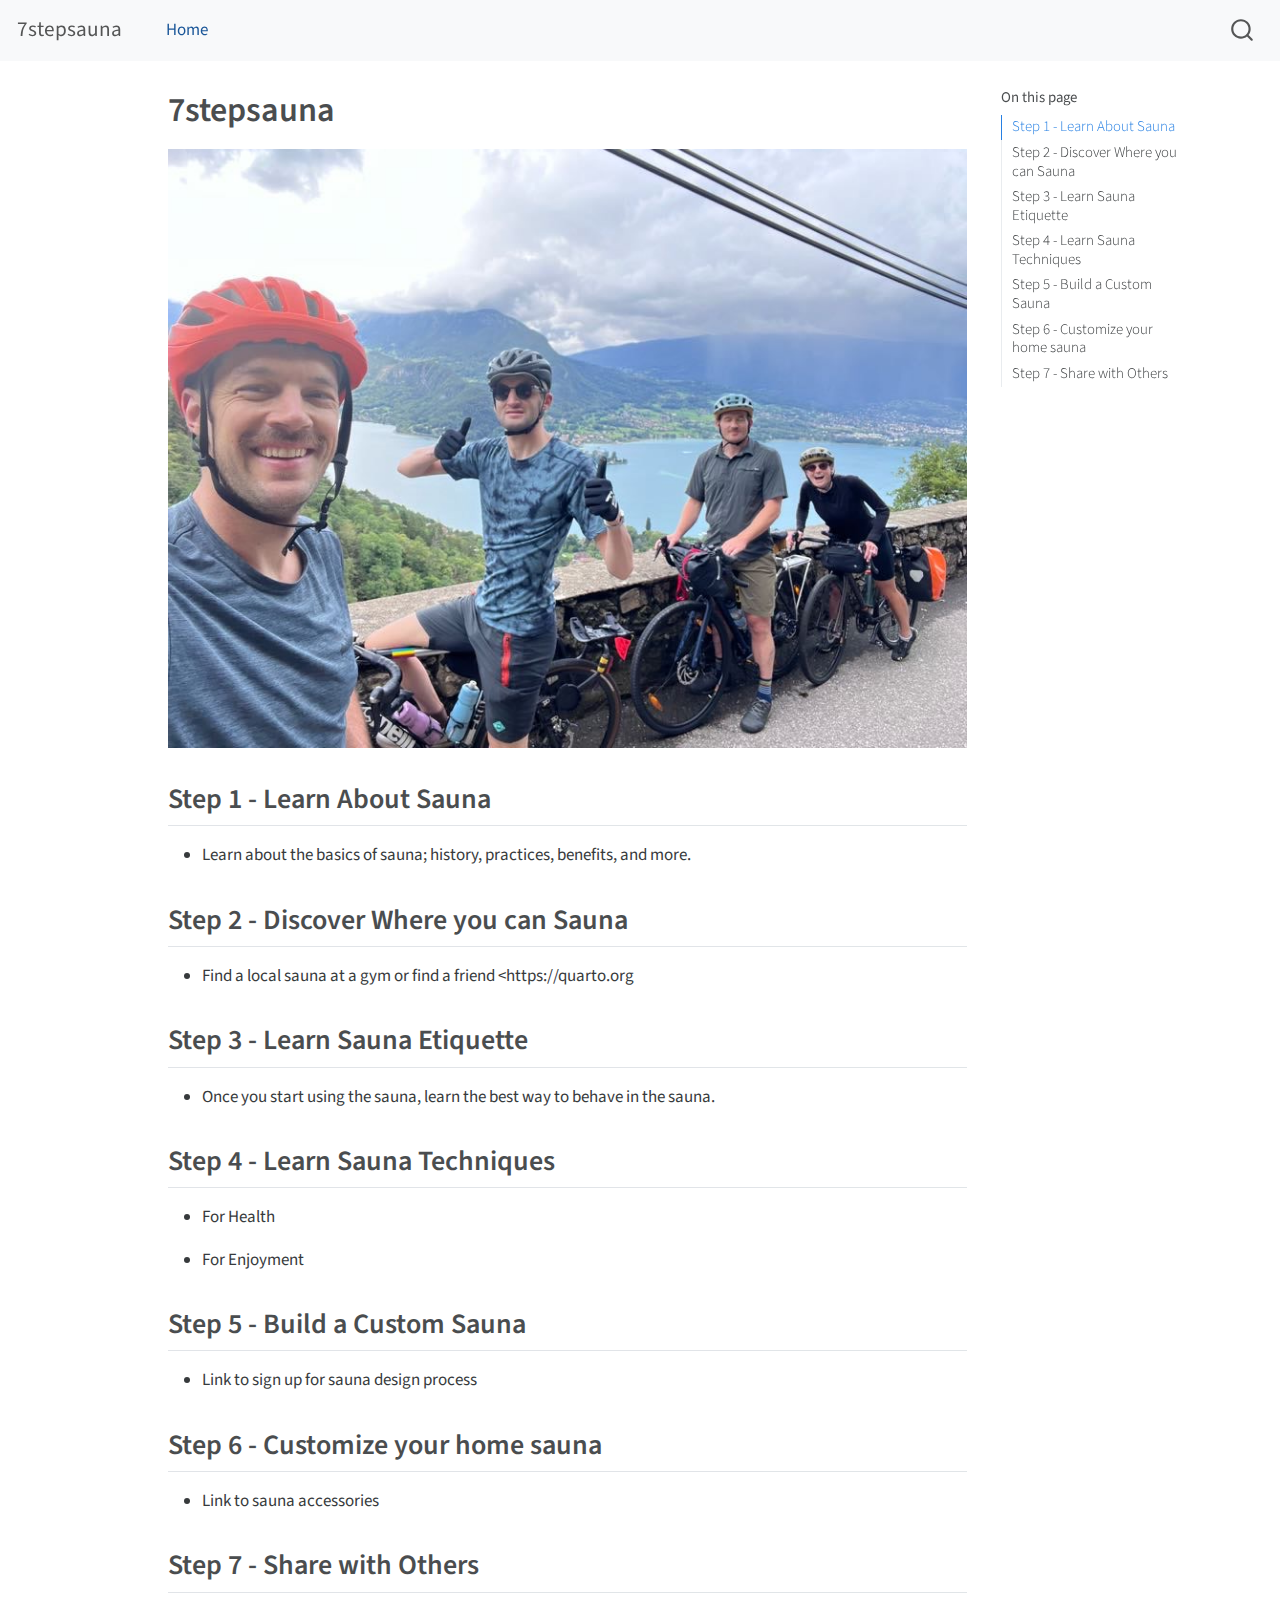
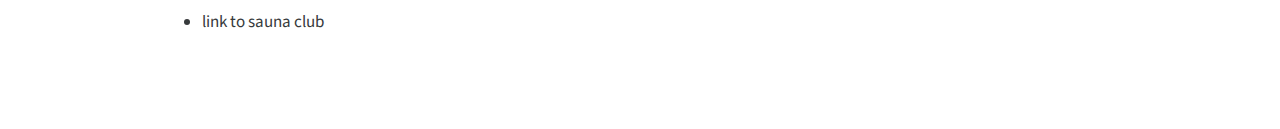
==== docs/index.html @ 84c9f104 "Add files via upload" ====
<!DOCTYPE html>
<html xmlns="http://www.w3.org/1999/xhtml" lang="en" xml:lang="en"><head>

<meta charset="utf-8">
<meta name="generator" content="quarto-1.3.450">

<meta name="viewport" content="width=device-width, initial-scale=1.0, user-scalable=yes">


<title>7stepsauna</title>
<style>
code{white-space: pre-wrap;}
span.smallcaps{font-variant: small-caps;}
div.columns{display: flex; gap: min(4vw, 1.5em);}
div.column{flex: auto; overflow-x: auto;}
div.hanging-indent{margin-left: 1.5em; text-indent: -1.5em;}
ul.task-list{list-style: none;}
ul.task-list li input[type="checkbox"] {
  width: 0.8em;
  margin: 0 0.8em 0.2em -1em; /* quarto-specific, see https://github.com/quarto-dev/quarto-cli/issues/4556 */ 
  vertical-align: middle;
}
</style>


<script src="site_libs/quarto-nav/quarto-nav.js"></script>
<script src="site_libs/quarto-nav/headroom.min.js"></script>
<script src="site_libs/clipboard/clipboard.min.js"></script>
<script src="site_libs/quarto-search/autocomplete.umd.js"></script>
<script src="site_libs/quarto-search/fuse.min.js"></script>
<script src="site_libs/quarto-search/quarto-search.js"></script>
<meta name="quarto:offset" content="./">
<script src="site_libs/quarto-html/quarto.js"></script>
<script src="site_libs/quarto-html/popper.min.js"></script>
<script src="site_libs/quarto-html/tippy.umd.min.js"></script>
<script src="site_libs/quarto-html/anchor.min.js"></script>
<link href="site_libs/quarto-html/tippy.css" rel="stylesheet">
<link href="site_libs/quarto-html/quarto-syntax-highlighting.css" rel="stylesheet" id="quarto-text-highlighting-styles">
<script src="site_libs/bootstrap/bootstrap.min.js"></script>
<link href="site_libs/bootstrap/bootstrap-icons.css" rel="stylesheet">
<link href="site_libs/bootstrap/bootstrap.min.css" rel="stylesheet" id="quarto-bootstrap" data-mode="light">
<script id="quarto-search-options" type="application/json">{
  "location": "navbar",
  "copy-button": false,
  "collapse-after": 3,
  "panel-placement": "end",
  "type": "overlay",
  "limit": 20,
  "language": {
    "search-no-results-text": "No results",
    "search-matching-documents-text": "matching documents",
    "search-copy-link-title": "Copy link to search",
    "search-hide-matches-text": "Hide additional matches",
    "search-more-match-text": "more match in this document",
    "search-more-matches-text": "more matches in this document",
    "search-clear-button-title": "Clear",
    "search-detached-cancel-button-title": "Cancel",
    "search-submit-button-title": "Submit",
    "search-label": "Search"
  }
}</script>


<link rel="stylesheet" href="styles.css">
</head>

<body class="nav-fixed">

<div id="quarto-search-results"></div>
  <header id="quarto-header" class="headroom fixed-top">
    <nav class="navbar navbar-expand-lg navbar-dark ">
      <div class="navbar-container container-fluid">
      <div class="navbar-brand-container">
    <a class="navbar-brand" href="./index.html">
    <span class="navbar-title">7stepsauna</span>
    </a>
  </div>
            <div id="quarto-search" class="" title="Search"></div>
          <button class="navbar-toggler" type="button" data-bs-toggle="collapse" data-bs-target="#navbarCollapse" aria-controls="navbarCollapse" aria-expanded="false" aria-label="Toggle navigation" onclick="if (window.quartoToggleHeadroom) { window.quartoToggleHeadroom(); }">
  <span class="navbar-toggler-icon"></span>
</button>
          <div class="collapse navbar-collapse" id="navbarCollapse">
            <ul class="navbar-nav navbar-nav-scroll me-auto">
  <li class="nav-item">
    <a class="nav-link active" href="./index.html" rel="" target="" aria-current="page">
 <span class="menu-text">Home</span></a>
  </li>  
</ul>
            <div class="quarto-navbar-tools ms-auto">
</div>
          </div> <!-- /navcollapse -->
      </div> <!-- /container-fluid -->
    </nav>
</header>
<!-- content -->
<div id="quarto-content" class="quarto-container page-columns page-rows-contents page-layout-article page-navbar">
<!-- sidebar -->
<!-- margin-sidebar -->
    <div id="quarto-margin-sidebar" class="sidebar margin-sidebar">
        <nav id="TOC" role="doc-toc" class="toc-active">
    <h2 id="toc-title">On this page</h2>
   
  <ul>
  <li><a href="#step-1---learn-about-sauna" id="toc-step-1---learn-about-sauna" class="nav-link active" data-scroll-target="#step-1---learn-about-sauna">Step 1 - Learn About Sauna</a></li>
  <li><a href="#step-2---discover-where-you-can-sauna" id="toc-step-2---discover-where-you-can-sauna" class="nav-link" data-scroll-target="#step-2---discover-where-you-can-sauna">Step 2 - Discover Where you can Sauna</a></li>
  <li><a href="#step-3---learn-sauna-etiquette" id="toc-step-3---learn-sauna-etiquette" class="nav-link" data-scroll-target="#step-3---learn-sauna-etiquette">Step 3 - Learn Sauna Etiquette</a></li>
  <li><a href="#step-4---learn-sauna-techniques" id="toc-step-4---learn-sauna-techniques" class="nav-link" data-scroll-target="#step-4---learn-sauna-techniques">Step 4 - Learn Sauna Techniques</a></li>
  <li><a href="#step-5---build-a-custom-sauna" id="toc-step-5---build-a-custom-sauna" class="nav-link" data-scroll-target="#step-5---build-a-custom-sauna">Step 5 - Build a Custom Sauna</a></li>
  <li><a href="#step-6---customize-your-home-sauna" id="toc-step-6---customize-your-home-sauna" class="nav-link" data-scroll-target="#step-6---customize-your-home-sauna">Step 6 - Customize your home sauna</a></li>
  <li><a href="#step-7---share-with-others" id="toc-step-7---share-with-others" class="nav-link" data-scroll-target="#step-7---share-with-others">Step 7 - Share with Others</a></li>
  </ul>
</nav>
    </div>
<!-- main -->
<main class="content" id="quarto-document-content">

<header id="title-block-header" class="quarto-title-block default">
<div class="quarto-title">
<h1 class="title">7stepsauna</h1>
</div>



<div class="quarto-title-meta">

    
  
    
  </div>
  

</header>

<p><img src="IMG_9077.jpg" class="img-fluid" alt="Surus"><br>
</p>
<section id="step-1---learn-about-sauna" class="level2">
<h2 class="anchored" data-anchor-id="step-1---learn-about-sauna">Step 1 - Learn About Sauna</h2>
<ul>
<li>Learn about the basics of sauna; history, practices, benefits, and more.</li>
</ul>
</section>
<section id="step-2---discover-where-you-can-sauna" class="level2">
<h2 class="anchored" data-anchor-id="step-2---discover-where-you-can-sauna">Step 2 - Discover Where you can Sauna</h2>
<ul>
<li>Find a local sauna at a gym or find a friend &lt;https://quarto.org</li>
</ul>
</section>
<section id="step-3---learn-sauna-etiquette" class="level2">
<h2 class="anchored" data-anchor-id="step-3---learn-sauna-etiquette">Step 3 - Learn Sauna Etiquette</h2>
<ul>
<li>Once you start using the sauna, learn the best way to behave in the sauna.</li>
</ul>
</section>
<section id="step-4---learn-sauna-techniques" class="level2">
<h2 class="anchored" data-anchor-id="step-4---learn-sauna-techniques">Step 4 - Learn Sauna Techniques</h2>
<ul>
<li><p>For Health</p></li>
<li><p>For Enjoyment</p></li>
</ul>
</section>
<section id="step-5---build-a-custom-sauna" class="level2">
<h2 class="anchored" data-anchor-id="step-5---build-a-custom-sauna">Step 5 - Build a Custom Sauna</h2>
<ul>
<li>Link to sign up for sauna design process</li>
</ul>
</section>
<section id="step-6---customize-your-home-sauna" class="level2">
<h2 class="anchored" data-anchor-id="step-6---customize-your-home-sauna">Step 6 - Customize your home sauna</h2>
<ul>
<li>Link to sauna accessories</li>
</ul>
</section>
<section id="step-7---share-with-others" class="level2">
<h2 class="anchored" data-anchor-id="step-7---share-with-others">Step 7 - Share with Others</h2>
<ul>
<li>link to sauna club</li>
</ul>


</section>

</main> <!-- /main -->
<script id="quarto-html-after-body" type="application/javascript">
window.document.addEventListener("DOMContentLoaded", function (event) {
  const toggleBodyColorMode = (bsSheetEl) => {
    const mode = bsSheetEl.getAttribute("data-mode");
    const bodyEl = window.document.querySelector("body");
    if (mode === "dark") {
      bodyEl.classList.add("quarto-dark");
      bodyEl.classList.remove("quarto-light");
    } else {
      bodyEl.classList.add("quarto-light");
      bodyEl.classList.remove("quarto-dark");
    }
  }
  const toggleBodyColorPrimary = () => {
    const bsSheetEl = window.document.querySelector("link#quarto-bootstrap");
    if (bsSheetEl) {
      toggleBodyColorMode(bsSheetEl);
    }
  }
  toggleBodyColorPrimary();  
  const icon = "";
  const anchorJS = new window.AnchorJS();
  anchorJS.options = {
    placement: 'right',
    icon: icon
  };
  anchorJS.add('.anchored');
  const isCodeAnnotation = (el) => {
    for (const clz of el.classList) {
      if (clz.startsWith('code-annotation-')) {                     
        return true;
      }
    }
    return false;
  }
  const clipboard = new window.ClipboardJS('.code-copy-button', {
    text: function(trigger) {
      const codeEl = trigger.previousElementSibling.cloneNode(true);
      for (const childEl of codeEl.children) {
        if (isCodeAnnotation(childEl)) {
          childEl.remove();
        }
      }
      return codeEl.innerText;
    }
  });
  clipboard.on('success', function(e) {
    // button target
    const button = e.trigger;
    // don't keep focus
    button.blur();
    // flash "checked"
    button.classList.add('code-copy-button-checked');
    var currentTitle = button.getAttribute("title");
    button.setAttribute("title", "Copied!");
    let tooltip;
    if (window.bootstrap) {
      button.setAttribute("data-bs-toggle", "tooltip");
      button.setAttribute("data-bs-placement", "left");
      button.setAttribute("data-bs-title", "Copied!");
      tooltip = new bootstrap.Tooltip(button, 
        { trigger: "manual", 
          customClass: "code-copy-button-tooltip",
          offset: [0, -8]});
      tooltip.show();    
    }
    setTimeout(function() {
      if (tooltip) {
        tooltip.hide();
        button.removeAttribute("data-bs-title");
        button.removeAttribute("data-bs-toggle");
        button.removeAttribute("data-bs-placement");
      }
      button.setAttribute("title", currentTitle);
      button.classList.remove('code-copy-button-checked');
    }, 1000);
    // clear code selection
    e.clearSelection();
  });
  function tippyHover(el, contentFn) {
    const config = {
      allowHTML: true,
      content: contentFn,
      maxWidth: 500,
      delay: 100,
      arrow: false,
      appendTo: function(el) {
          return el.parentElement;
      },
      interactive: true,
      interactiveBorder: 10,
      theme: 'quarto',
      placement: 'bottom-start'
    };
    window.tippy(el, config); 
  }
  const noterefs = window.document.querySelectorAll('a[role="doc-noteref"]');
  for (var i=0; i<noterefs.length; i++) {
    const ref = noterefs[i];
    tippyHover(ref, function() {
      // use id or data attribute instead here
      let href = ref.getAttribute('data-footnote-href') || ref.getAttribute('href');
      try { href = new URL(href).hash; } catch {}
      const id = href.replace(/^#\/?/, "");
      const note = window.document.getElementById(id);
      return note.innerHTML;
    });
  }
      let selectedAnnoteEl;
      const selectorForAnnotation = ( cell, annotation) => {
        let cellAttr = 'data-code-cell="' + cell + '"';
        let lineAttr = 'data-code-annotation="' +  annotation + '"';
        const selector = 'span[' + cellAttr + '][' + lineAttr + ']';
        return selector;
      }
      const selectCodeLines = (annoteEl) => {
        const doc = window.document;
        const targetCell = annoteEl.getAttribute("data-target-cell");
        const targetAnnotation = annoteEl.getAttribute("data-target-annotation");
        const annoteSpan = window.document.querySelector(selectorForAnnotation(targetCell, targetAnnotation));
        const lines = annoteSpan.getAttribute("data-code-lines").split(",");
        const lineIds = lines.map((line) => {
          return targetCell + "-" + line;
        })
        let top = null;
        let height = null;
        let parent = null;
        if (lineIds.length > 0) {
            //compute the position of the single el (top and bottom and make a div)
            const el = window.document.getElementById(lineIds[0]);
            top = el.offsetTop;
            height = el.offsetHeight;
            parent = el.parentElement.parentElement;
          if (lineIds.length > 1) {
            const lastEl = window.document.getElementById(lineIds[lineIds.length - 1]);
            const bottom = lastEl.offsetTop + lastEl.offsetHeight;
            height = bottom - top;
          }
          if (top !== null && height !== null && parent !== null) {
            // cook up a div (if necessary) and position it 
            let div = window.document.getElementById("code-annotation-line-highlight");
            if (div === null) {
              div = window.document.createElement("div");
              div.setAttribute("id", "code-annotation-line-highlight");
              div.style.position = 'absolute';
              parent.appendChild(div);
            }
            div.style.top = top - 2 + "px";
            div.style.height = height + 4 + "px";
            let gutterDiv = window.document.getElementById("code-annotation-line-highlight-gutter");
            if (gutterDiv === null) {
              gutterDiv = window.document.createElement("div");
              gutterDiv.setAttribute("id", "code-annotation-line-highlight-gutter");
              gutterDiv.style.position = 'absolute';
              const codeCell = window.document.getElementById(targetCell);
              const gutter = codeCell.querySelector('.code-annotation-gutter');
              gutter.appendChild(gutterDiv);
            }
            gutterDiv.style.top = top - 2 + "px";
            gutterDiv.style.height = height + 4 + "px";
          }
          selectedAnnoteEl = annoteEl;
        }
      };
      const unselectCodeLines = () => {
        const elementsIds = ["code-annotation-line-highlight", "code-annotation-line-highlight-gutter"];
        elementsIds.forEach((elId) => {
          const div = window.document.getElementById(elId);
          if (div) {
            div.remove();
          }
        });
        selectedAnnoteEl = undefined;
      };
      // Attach click handler to the DT
      const annoteDls = window.document.querySelectorAll('dt[data-target-cell]');
      for (const annoteDlNode of annoteDls) {
        annoteDlNode.addEventListener('click', (event) => {
          const clickedEl = event.target;
          if (clickedEl !== selectedAnnoteEl) {
            unselectCodeLines();
            const activeEl = window.document.querySelector('dt[data-target-cell].code-annotation-active');
            if (activeEl) {
              activeEl.classList.remove('code-annotation-active');
            }
            selectCodeLines(clickedEl);
            clickedEl.classList.add('code-annotation-active');
          } else {
            // Unselect the line
            unselectCodeLines();
            clickedEl.classList.remove('code-annotation-active');
          }
        });
      }
  const findCites = (el) => {
    const parentEl = el.parentElement;
    if (parentEl) {
      const cites = parentEl.dataset.cites;
      if (cites) {
        return {
          el,
          cites: cites.split(' ')
        };
      } else {
        return findCites(el.parentElement)
      }
    } else {
      return undefined;
    }
  };
  var bibliorefs = window.document.querySelectorAll('a[role="doc-biblioref"]');
  for (var i=0; i<bibliorefs.length; i++) {
    const ref = bibliorefs[i];
    const citeInfo = findCites(ref);
    if (citeInfo) {
      tippyHover(citeInfo.el, function() {
        var popup = window.document.createElement('div');
        citeInfo.cites.forEach(function(cite) {
          var citeDiv = window.document.createElement('div');
          citeDiv.classList.add('hanging-indent');
          citeDiv.classList.add('csl-entry');
          var biblioDiv = window.document.getElementById('ref-' + cite);
          if (biblioDiv) {
            citeDiv.innerHTML = biblioDiv.innerHTML;
          }
          popup.appendChild(citeDiv);
        });
        return popup.innerHTML;
      });
    }
  }
});
</script>
</div> <!-- /content -->



</body></html>
---- docs/site_libs/quarto-html/tippy.css ----
.tippy-box[data-animation=fade][data-state=hidden]{opacity:0}[data-tippy-root]{max-width:calc(100vw - 10px)}.tippy-box{position:relative;background-color:#333;color:#fff;border-radius:4px;font-size:14px;line-height:1.4;white-space:normal;outline:0;transition-property:transform,visibility,opacity}.tippy-box[data-placement^=top]>.tippy-arrow{bottom:0}.tippy-box[data-placement^=top]>.tippy-arrow:before{bottom:-7px;left:0;border-width:8px 8px 0;border-top-color:initial;transform-origin:center top}.tippy-box[data-placement^=bottom]>.tippy-arrow{top:0}.tippy-box[data-placement^=bottom]>.tippy-arrow:before{top:-7px;left:0;border-width:0 8px 8px;border-bottom-color:initial;transform-origin:center bottom}.tippy-box[data-placement^=left]>.tippy-arrow{right:0}.tippy-box[data-placement^=left]>.tippy-arrow:before{border-width:8px 0 8px 8px;border-left-color:initial;right:-7px;transform-origin:center left}.tippy-box[data-placement^=right]>.tippy-arrow{left:0}.tippy-box[data-placement^=right]>.tippy-arrow:before{left:-7px;border-width:8px 8px 8px 0;border-right-color:initial;transform-origin:center right}.tippy-box[data-inertia][data-state=visible]{transition-timing-function:cubic-bezier(.54,1.5,.38,1.11)}.tippy-arrow{width:16px;height:16px;color:#333}.tippy-arrow:before{content:"";position:absolute;border-color:transparent;border-style:solid}.tippy-content{position:relative;padding:5px 9px;z-index:1}
---- docs/site_libs/quarto-html/quarto-syntax-highlighting.css ----
/* quarto syntax highlight colors */
:root {
  --quarto-hl-ot-color: #003B4F;
  --quarto-hl-at-color: #657422;
  --quarto-hl-ss-color: #20794D;
  --quarto-hl-an-color: #5E5E5E;
  --quarto-hl-fu-color: #4758AB;
  --quarto-hl-st-color: #20794D;
  --quarto-hl-cf-color: #003B4F;
  --quarto-hl-op-color: #5E5E5E;
  --quarto-hl-er-color: #AD0000;
  --quarto-hl-bn-color: #AD0000;
  --quarto-hl-al-color: #AD0000;
  --quarto-hl-va-color: #111111;
  --quarto-hl-bu-color: inherit;
  --quarto-hl-ex-color: inherit;
  --quarto-hl-pp-color: #AD0000;
  --quarto-hl-in-color: #5E5E5E;
  --quarto-hl-vs-color: #20794D;
  --quarto-hl-wa-color: #5E5E5E;
  --quarto-hl-do-color: #5E5E5E;
  --quarto-hl-im-color: #00769E;
  --quarto-hl-ch-color: #20794D;
  --quarto-hl-dt-color: #AD0000;
  --quarto-hl-fl-color: #AD0000;
  --quarto-hl-co-color: #5E5E5E;
  --quarto-hl-cv-color: #5E5E5E;
  --quarto-hl-cn-color: #8f5902;
  --quarto-hl-sc-color: #5E5E5E;
  --quarto-hl-dv-color: #AD0000;
  --quarto-hl-kw-color: #003B4F;
}

/* other quarto variables */
:root {
  --quarto-font-monospace: SFMono-Regular, Menlo, Monaco, Consolas, "Liberation Mono", "Courier New", monospace;
}

pre > code.sourceCode > span {
  color: #003B4F;
}

code span {
  color: #003B4F;
}

code.sourceCode > span {
  color: #003B4F;
}

div.sourceCode,
div.sourceCode pre.sourceCode {
  color: #003B4F;
}

code span.ot {
  color: #003B4F;
  font-style: inherit;
}

code span.at {
  color: #657422;
  font-style: inherit;
}

code span.ss {
  color: #20794D;
  font-style: inherit;
}

code span.an {
  color: #5E5E5E;
  font-style: inherit;
}

code span.fu {
  color: #4758AB;
  font-style: inherit;
}

code span.st {
  color: #20794D;
  font-style: inherit;
}

code span.cf {
  color: #003B4F;
  font-style: inherit;
}

code span.op {
  color: #5E5E5E;
  font-style: inherit;
}

code span.er {
  color: #AD0000;
  font-style: inherit;
}

code span.bn {
  color: #AD0000;
  font-style: inherit;
}

code span.al {
  color: #AD0000;
  font-style: inherit;
}

code span.va {
  color: #111111;
  font-style: inherit;
}

code span.bu {
  font-style: inherit;
}

code span.ex {
  font-style: inherit;
}

code span.pp {
  color: #AD0000;
  font-style: inherit;
}

code span.in {
  color: #5E5E5E;
  font-style: inherit;
}

code span.vs {
  color: #20794D;
  font-style: inherit;
}

code span.wa {
  color: #5E5E5E;
  font-style: italic;
}

code span.do {
  color: #5E5E5E;
  font-style: italic;
}

code span.im {
  color: #00769E;
  font-style: inherit;
}

code span.ch {
  color: #20794D;
  font-style: inherit;
}

code span.dt {
  color: #AD0000;
  font-style: inherit;
}

code span.fl {
  color: #AD0000;
  font-style: inherit;
}

code span.co {
  color: #5E5E5E;
  font-style: inherit;
}

code span.cv {
  color: #5E5E5E;
  font-style: italic;
}

code span.cn {
  color: #8f5902;
  font-style: inherit;
}

code span.sc {
  color: #5E5E5E;
  font-style: inherit;
}

code span.dv {
  color: #AD0000;
  font-style: inherit;
}

code span.kw {
  color: #003B4F;
  font-style: inherit;
}

.prevent-inlining {
  content: "</";
}

/*# sourceMappingURL=debc5d5d77c3f9108843748ff7464032.css.map */
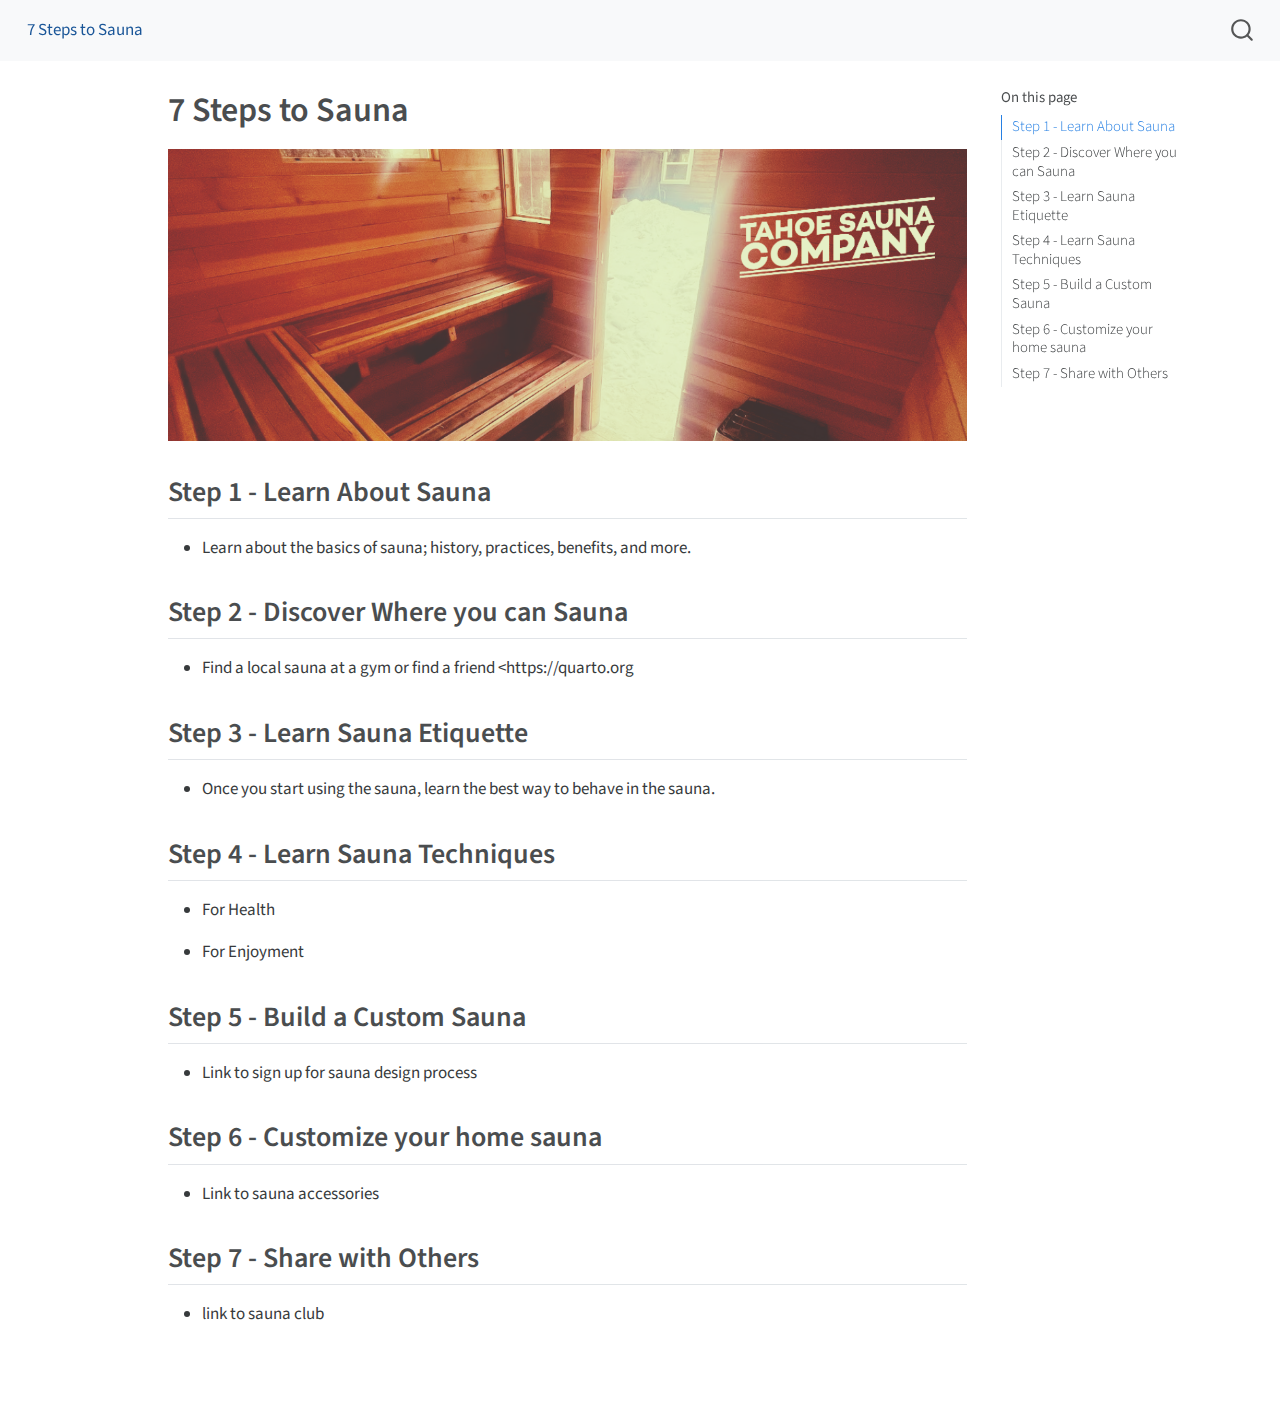
==== commit 3566b8ee: "da" ====
--- a/docs/index.html
+++ b/docs/index.html
@@ -7,7 +7,7 @@
 <meta name="viewport" content="width=device-width, initial-scale=1.0, user-scalable=yes">
 
 
-<title>7stepsauna</title>
+<title>7 Steps to Sauna</title>
 <style>
 code{white-space: pre-wrap;}
 span.smallcaps{font-variant: small-caps;}
@@ -70,11 +70,6 @@
   <header id="quarto-header" class="headroom fixed-top">
     <nav class="navbar navbar-expand-lg navbar-dark ">
       <div class="navbar-container container-fluid">
-      <div class="navbar-brand-container">
-    <a class="navbar-brand" href="./index.html">
-    <span class="navbar-title">7stepsauna</span>
-    </a>
-  </div>
             <div id="quarto-search" class="" title="Search"></div>
           <button class="navbar-toggler" type="button" data-bs-toggle="collapse" data-bs-target="#navbarCollapse" aria-controls="navbarCollapse" aria-expanded="false" aria-label="Toggle navigation" onclick="if (window.quartoToggleHeadroom) { window.quartoToggleHeadroom(); }">
   <span class="navbar-toggler-icon"></span>
@@ -83,7 +78,7 @@
             <ul class="navbar-nav navbar-nav-scroll me-auto">
   <li class="nav-item">
     <a class="nav-link active" href="./index.html" rel="" target="" aria-current="page">
- <span class="menu-text">Home</span></a>
+ <span class="menu-text">7 Steps to Sauna</span></a>
   </li>  
 </ul>
             <div class="quarto-navbar-tools ms-auto">
@@ -116,7 +111,7 @@
 
 <header id="title-block-header" class="quarto-title-block default">
 <div class="quarto-title">
-<h1 class="title">7stepsauna</h1>
+<h1 class="title">7 Steps to Sauna</h1>
 </div>
 
 
@@ -131,7 +126,7 @@
 
 </header>
 
-<p><img src="IMG_9077.jpg" class="img-fluid" alt="Surus"><br>
+<p><img src="logo.png" class="img-fluid"><br>
 </p>
 <section id="step-1---learn-about-sauna" class="level2">
 <h2 class="anchored" data-anchor-id="step-1---learn-about-sauna">Step 1 - Learn About Sauna</h2>
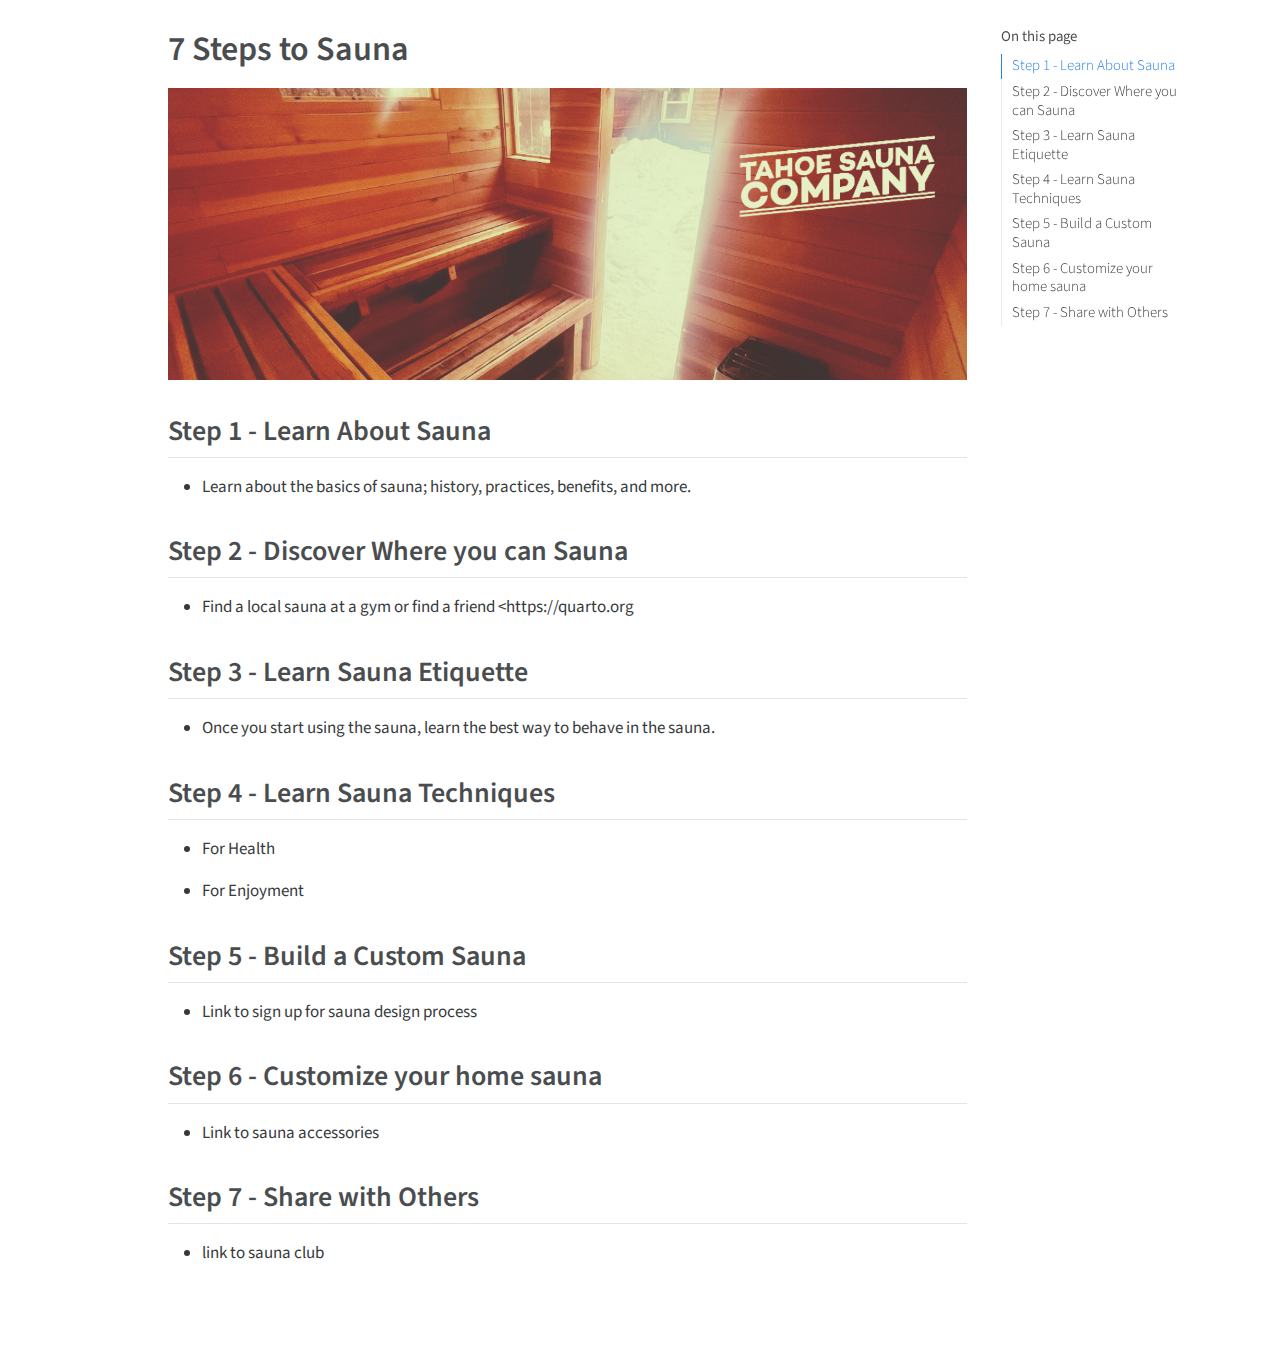
==== commit 369d8564: "da" ====
--- a/docs/index.html
+++ b/docs/index.html
@@ -24,7 +24,6 @@
 
 
 <script src="site_libs/quarto-nav/quarto-nav.js"></script>
-<script src="site_libs/quarto-nav/headroom.min.js"></script>
 <script src="site_libs/clipboard/clipboard.min.js"></script>
 <script src="site_libs/quarto-search/autocomplete.umd.js"></script>
 <script src="site_libs/quarto-search/fuse.min.js"></script>
@@ -40,11 +39,11 @@
 <link href="site_libs/bootstrap/bootstrap-icons.css" rel="stylesheet">
 <link href="site_libs/bootstrap/bootstrap.min.css" rel="stylesheet" id="quarto-bootstrap" data-mode="light">
 <script id="quarto-search-options" type="application/json">{
-  "location": "navbar",
+  "location": "sidebar",
   "copy-button": false,
   "collapse-after": 3,
-  "panel-placement": "end",
-  "type": "overlay",
+  "panel-placement": "start",
+  "type": "textbox",
   "limit": 20,
   "language": {
     "search-no-results-text": "No results",
@@ -64,31 +63,11 @@
 <link rel="stylesheet" href="styles.css">
 </head>
 
-<body class="nav-fixed">
+<body>
 
 <div id="quarto-search-results"></div>
-  <header id="quarto-header" class="headroom fixed-top">
-    <nav class="navbar navbar-expand-lg navbar-dark ">
-      <div class="navbar-container container-fluid">
-            <div id="quarto-search" class="" title="Search"></div>
-          <button class="navbar-toggler" type="button" data-bs-toggle="collapse" data-bs-target="#navbarCollapse" aria-controls="navbarCollapse" aria-expanded="false" aria-label="Toggle navigation" onclick="if (window.quartoToggleHeadroom) { window.quartoToggleHeadroom(); }">
-  <span class="navbar-toggler-icon"></span>
-</button>
-          <div class="collapse navbar-collapse" id="navbarCollapse">
-            <ul class="navbar-nav navbar-nav-scroll me-auto">
-  <li class="nav-item">
-    <a class="nav-link active" href="./index.html" rel="" target="" aria-current="page">
- <span class="menu-text">7 Steps to Sauna</span></a>
-  </li>  
-</ul>
-            <div class="quarto-navbar-tools ms-auto">
-</div>
-          </div> <!-- /navcollapse -->
-      </div> <!-- /container-fluid -->
-    </nav>
-</header>
 <!-- content -->
-<div id="quarto-content" class="quarto-container page-columns page-rows-contents page-layout-article page-navbar">
+<div id="quarto-content" class="quarto-container page-columns page-rows-contents page-layout-article">
 <!-- sidebar -->
 <!-- margin-sidebar -->
     <div id="quarto-margin-sidebar" class="sidebar margin-sidebar">
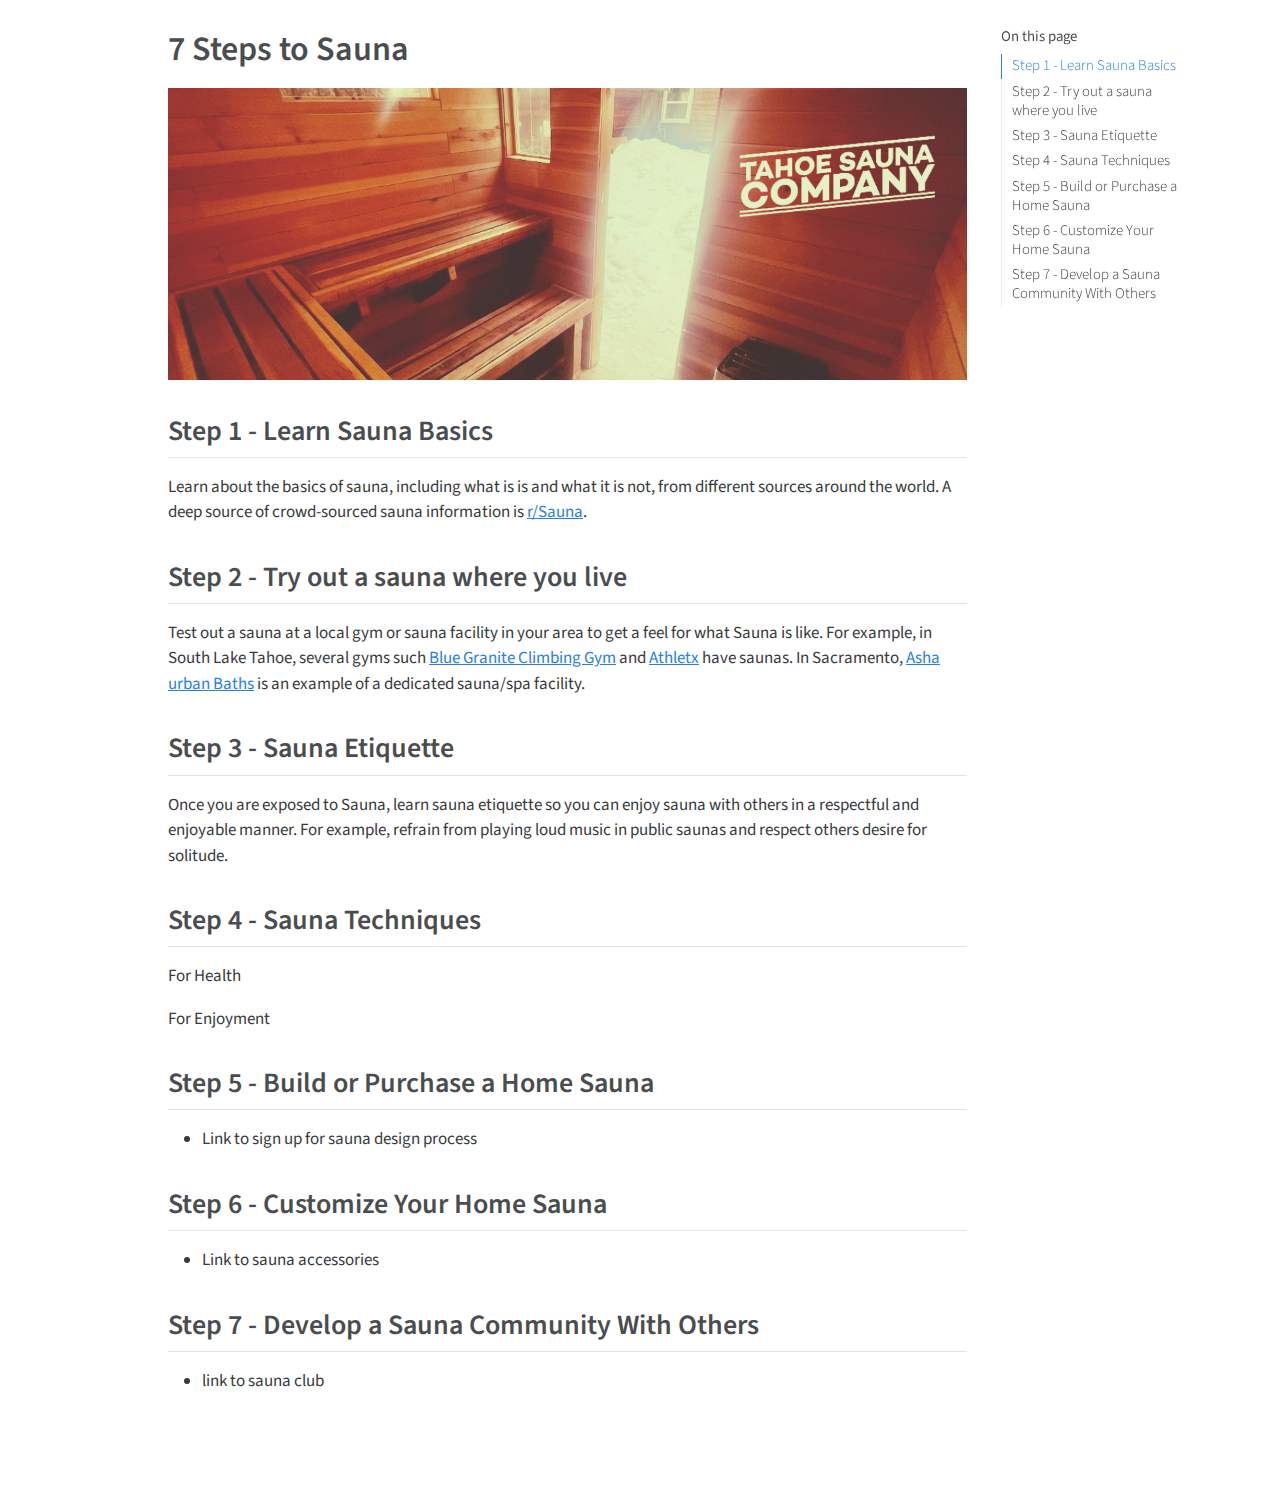
==== commit e7c17fcc: "da" ====
--- a/docs/index.html
+++ b/docs/index.html
@@ -75,13 +75,13 @@
     <h2 id="toc-title">On this page</h2>
    
   <ul>
-  <li><a href="#step-1---learn-about-sauna" id="toc-step-1---learn-about-sauna" class="nav-link active" data-scroll-target="#step-1---learn-about-sauna">Step 1 - Learn About Sauna</a></li>
-  <li><a href="#step-2---discover-where-you-can-sauna" id="toc-step-2---discover-where-you-can-sauna" class="nav-link" data-scroll-target="#step-2---discover-where-you-can-sauna">Step 2 - Discover Where you can Sauna</a></li>
-  <li><a href="#step-3---learn-sauna-etiquette" id="toc-step-3---learn-sauna-etiquette" class="nav-link" data-scroll-target="#step-3---learn-sauna-etiquette">Step 3 - Learn Sauna Etiquette</a></li>
-  <li><a href="#step-4---learn-sauna-techniques" id="toc-step-4---learn-sauna-techniques" class="nav-link" data-scroll-target="#step-4---learn-sauna-techniques">Step 4 - Learn Sauna Techniques</a></li>
-  <li><a href="#step-5---build-a-custom-sauna" id="toc-step-5---build-a-custom-sauna" class="nav-link" data-scroll-target="#step-5---build-a-custom-sauna">Step 5 - Build a Custom Sauna</a></li>
-  <li><a href="#step-6---customize-your-home-sauna" id="toc-step-6---customize-your-home-sauna" class="nav-link" data-scroll-target="#step-6---customize-your-home-sauna">Step 6 - Customize your home sauna</a></li>
-  <li><a href="#step-7---share-with-others" id="toc-step-7---share-with-others" class="nav-link" data-scroll-target="#step-7---share-with-others">Step 7 - Share with Others</a></li>
+  <li><a href="#step-1---learn-sauna-basics" id="toc-step-1---learn-sauna-basics" class="nav-link active" data-scroll-target="#step-1---learn-sauna-basics">Step 1 - Learn Sauna Basics</a></li>
+  <li><a href="#step-2---try-out-a-sauna-where-you-live" id="toc-step-2---try-out-a-sauna-where-you-live" class="nav-link" data-scroll-target="#step-2---try-out-a-sauna-where-you-live">Step 2 - Try out a sauna where you live</a></li>
+  <li><a href="#step-3---sauna-etiquette" id="toc-step-3---sauna-etiquette" class="nav-link" data-scroll-target="#step-3---sauna-etiquette">Step 3 - Sauna Etiquette</a></li>
+  <li><a href="#step-4---sauna-techniques" id="toc-step-4---sauna-techniques" class="nav-link" data-scroll-target="#step-4---sauna-techniques">Step 4 - Sauna Techniques</a></li>
+  <li><a href="#step-5---build-or-purchase-a-home-sauna" id="toc-step-5---build-or-purchase-a-home-sauna" class="nav-link" data-scroll-target="#step-5---build-or-purchase-a-home-sauna">Step 5 - Build or Purchase a Home Sauna</a></li>
+  <li><a href="#step-6---customize-your-home-sauna" id="toc-step-6---customize-your-home-sauna" class="nav-link" data-scroll-target="#step-6---customize-your-home-sauna">Step 6 - Customize Your Home Sauna</a></li>
+  <li><a href="#step-7---develop-a-sauna-community-with-others" id="toc-step-7---develop-a-sauna-community-with-others" class="nav-link" data-scroll-target="#step-7---develop-a-sauna-community-with-others">Step 7 - Develop a Sauna Community With Others</a></li>
   </ul>
 </nav>
     </div>
@@ -107,45 +107,37 @@
 
 <p><img src="logo.png" class="img-fluid"><br>
 </p>
-<section id="step-1---learn-about-sauna" class="level2">
-<h2 class="anchored" data-anchor-id="step-1---learn-about-sauna">Step 1 - Learn About Sauna</h2>
-<ul>
-<li>Learn about the basics of sauna; history, practices, benefits, and more.</li>
-</ul>
-</section>
-<section id="step-2---discover-where-you-can-sauna" class="level2">
-<h2 class="anchored" data-anchor-id="step-2---discover-where-you-can-sauna">Step 2 - Discover Where you can Sauna</h2>
-<ul>
-<li>Find a local sauna at a gym or find a friend &lt;https://quarto.org</li>
-</ul>
-</section>
-<section id="step-3---learn-sauna-etiquette" class="level2">
-<h2 class="anchored" data-anchor-id="step-3---learn-sauna-etiquette">Step 3 - Learn Sauna Etiquette</h2>
-<ul>
-<li>Once you start using the sauna, learn the best way to behave in the sauna.</li>
-</ul>
-</section>
-<section id="step-4---learn-sauna-techniques" class="level2">
-<h2 class="anchored" data-anchor-id="step-4---learn-sauna-techniques">Step 4 - Learn Sauna Techniques</h2>
-<ul>
-<li><p>For Health</p></li>
-<li><p>For Enjoyment</p></li>
-</ul>
-</section>
-<section id="step-5---build-a-custom-sauna" class="level2">
-<h2 class="anchored" data-anchor-id="step-5---build-a-custom-sauna">Step 5 - Build a Custom Sauna</h2>
+<section id="step-1---learn-sauna-basics" class="level2">
+<h2 class="anchored" data-anchor-id="step-1---learn-sauna-basics">Step 1 - Learn Sauna Basics</h2>
+<p>Learn about the basics of sauna, including what is is and what it is not, from different sources around the world. A deep source of crowd-sourced sauna information is <a href="https://www.reddit.com/r/Sauna/new/">r/Sauna</a>.</p>
+</section>
+<section id="step-2---try-out-a-sauna-where-you-live" class="level2">
+<h2 class="anchored" data-anchor-id="step-2---try-out-a-sauna-where-you-live">Step 2 - Try out a sauna where you live</h2>
+<p>Test out a sauna at a local gym or sauna facility in your area to get a feel for what Sauna is like. For example, in South Lake Tahoe, several gyms such <a href="https://bluegraniteclimbing.com/">Blue Granite Climbing Gym</a> and <a href="https://www.athletex.club/">Athletx</a> have saunas. In Sacramento, <a href="https://ashaurbanbaths.com/">Asha urban Baths</a> is an example of a dedicated sauna/spa facility.</p>
+</section>
+<section id="step-3---sauna-etiquette" class="level2">
+<h2 class="anchored" data-anchor-id="step-3---sauna-etiquette">Step 3 - Sauna Etiquette</h2>
+<p>Once you are exposed to Sauna, learn sauna etiquette so you can enjoy sauna with others in a respectful and enjoyable manner. For example, refrain from playing loud music in public saunas and respect others desire for solitude.</p>
+</section>
+<section id="step-4---sauna-techniques" class="level2">
+<h2 class="anchored" data-anchor-id="step-4---sauna-techniques">Step 4 - Sauna Techniques</h2>
+<p>For Health</p>
+<p>For Enjoyment</p>
+</section>
+<section id="step-5---build-or-purchase-a-home-sauna" class="level2">
+<h2 class="anchored" data-anchor-id="step-5---build-or-purchase-a-home-sauna">Step 5 - Build or Purchase a Home Sauna</h2>
 <ul>
 <li>Link to sign up for sauna design process</li>
 </ul>
 </section>
 <section id="step-6---customize-your-home-sauna" class="level2">
-<h2 class="anchored" data-anchor-id="step-6---customize-your-home-sauna">Step 6 - Customize your home sauna</h2>
+<h2 class="anchored" data-anchor-id="step-6---customize-your-home-sauna">Step 6 - Customize Your Home Sauna</h2>
 <ul>
 <li>Link to sauna accessories</li>
 </ul>
 </section>
-<section id="step-7---share-with-others" class="level2">
-<h2 class="anchored" data-anchor-id="step-7---share-with-others">Step 7 - Share with Others</h2>
+<section id="step-7---develop-a-sauna-community-with-others" class="level2">
+<h2 class="anchored" data-anchor-id="step-7---develop-a-sauna-community-with-others">Step 7 - Develop a Sauna Community With Others</h2>
 <ul>
 <li>link to sauna club</li>
 </ul>
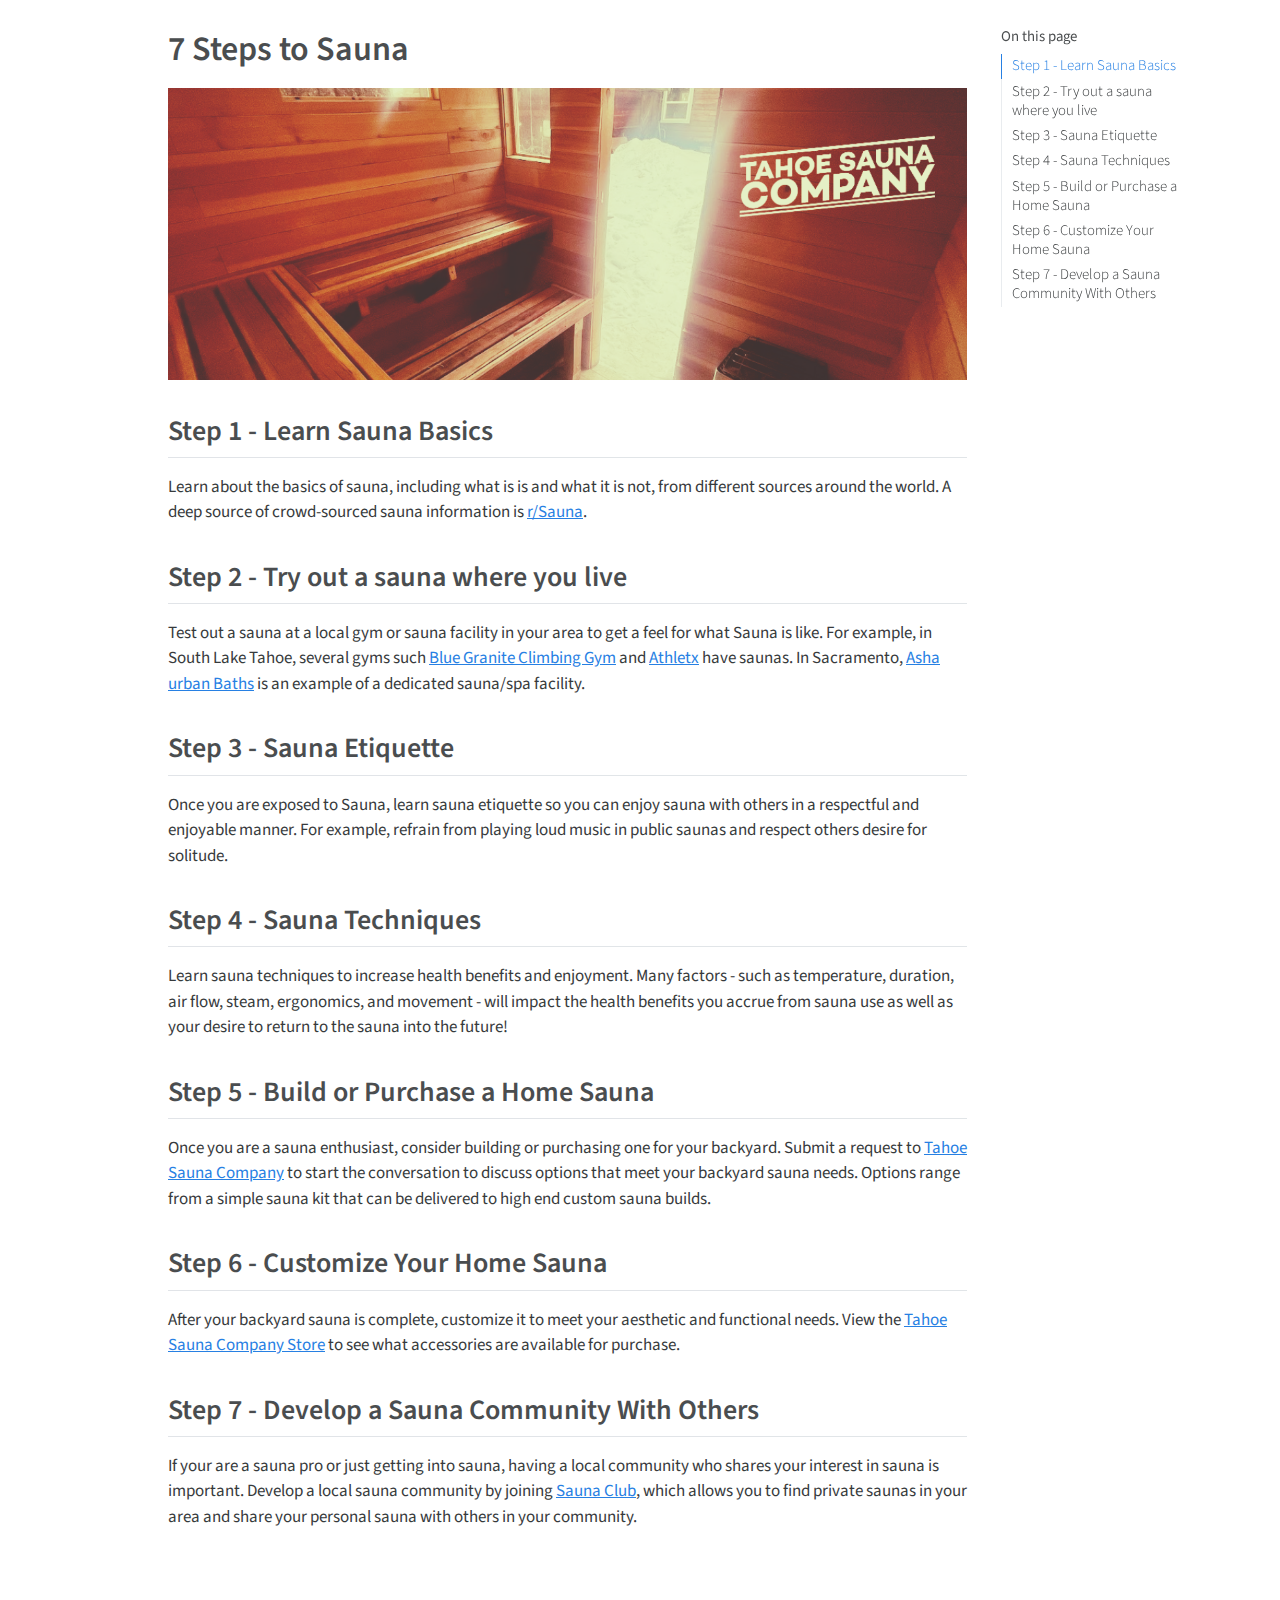
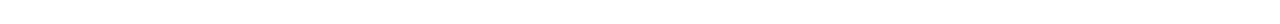
==== commit 56ecd775: "da" ====
--- a/docs/index.html
+++ b/docs/index.html
@@ -121,26 +121,19 @@
 </section>
 <section id="step-4---sauna-techniques" class="level2">
 <h2 class="anchored" data-anchor-id="step-4---sauna-techniques">Step 4 - Sauna Techniques</h2>
-<p>For Health</p>
-<p>For Enjoyment</p>
+<p>Learn sauna techniques to increase health benefits and enjoyment. Many factors - such as temperature, duration, air flow, steam, ergonomics, and movement - will impact the health benefits you accrue from sauna use as well as your desire to return to the sauna into the future!</p>
 </section>
 <section id="step-5---build-or-purchase-a-home-sauna" class="level2">
 <h2 class="anchored" data-anchor-id="step-5---build-or-purchase-a-home-sauna">Step 5 - Build or Purchase a Home Sauna</h2>
-<ul>
-<li>Link to sign up for sauna design process</li>
-</ul>
+<p>Once you are a sauna enthusiast, consider building or purchasing one for your backyard. Submit a request to <a href="https://subscribepage.io/tahoesaunaco">Tahoe Sauna Company</a> to start the conversation to discuss options that meet your backyard sauna needs. Options range from a simple sauna kit that can be delivered to high end custom sauna builds.</p>
 </section>
 <section id="step-6---customize-your-home-sauna" class="level2">
 <h2 class="anchored" data-anchor-id="step-6---customize-your-home-sauna">Step 6 - Customize Your Home Sauna</h2>
-<ul>
-<li>Link to sauna accessories</li>
-</ul>
+<p>After your backyard sauna is complete, customize it to meet your aesthetic and functional needs. View the <a href="https://subscribepage.io/tahoesaunaco">Tahoe Sauna Company Store</a> to see what accessories are available for purchase.</p>
 </section>
 <section id="step-7---develop-a-sauna-community-with-others" class="level2">
 <h2 class="anchored" data-anchor-id="step-7---develop-a-sauna-community-with-others">Step 7 - Develop a Sauna Community With Others</h2>
-<ul>
-<li>link to sauna club</li>
-</ul>
+<p>If your are a sauna pro or just getting into sauna, having a local community who shares your interest in sauna is important. Develop a local sauna community by joining <a href="https://subscribepage.io/tahoesaunaco">Sauna Club</a>, which allows you to find private saunas in your area and share your personal sauna with others in your community.</p>
 
 
 </section>
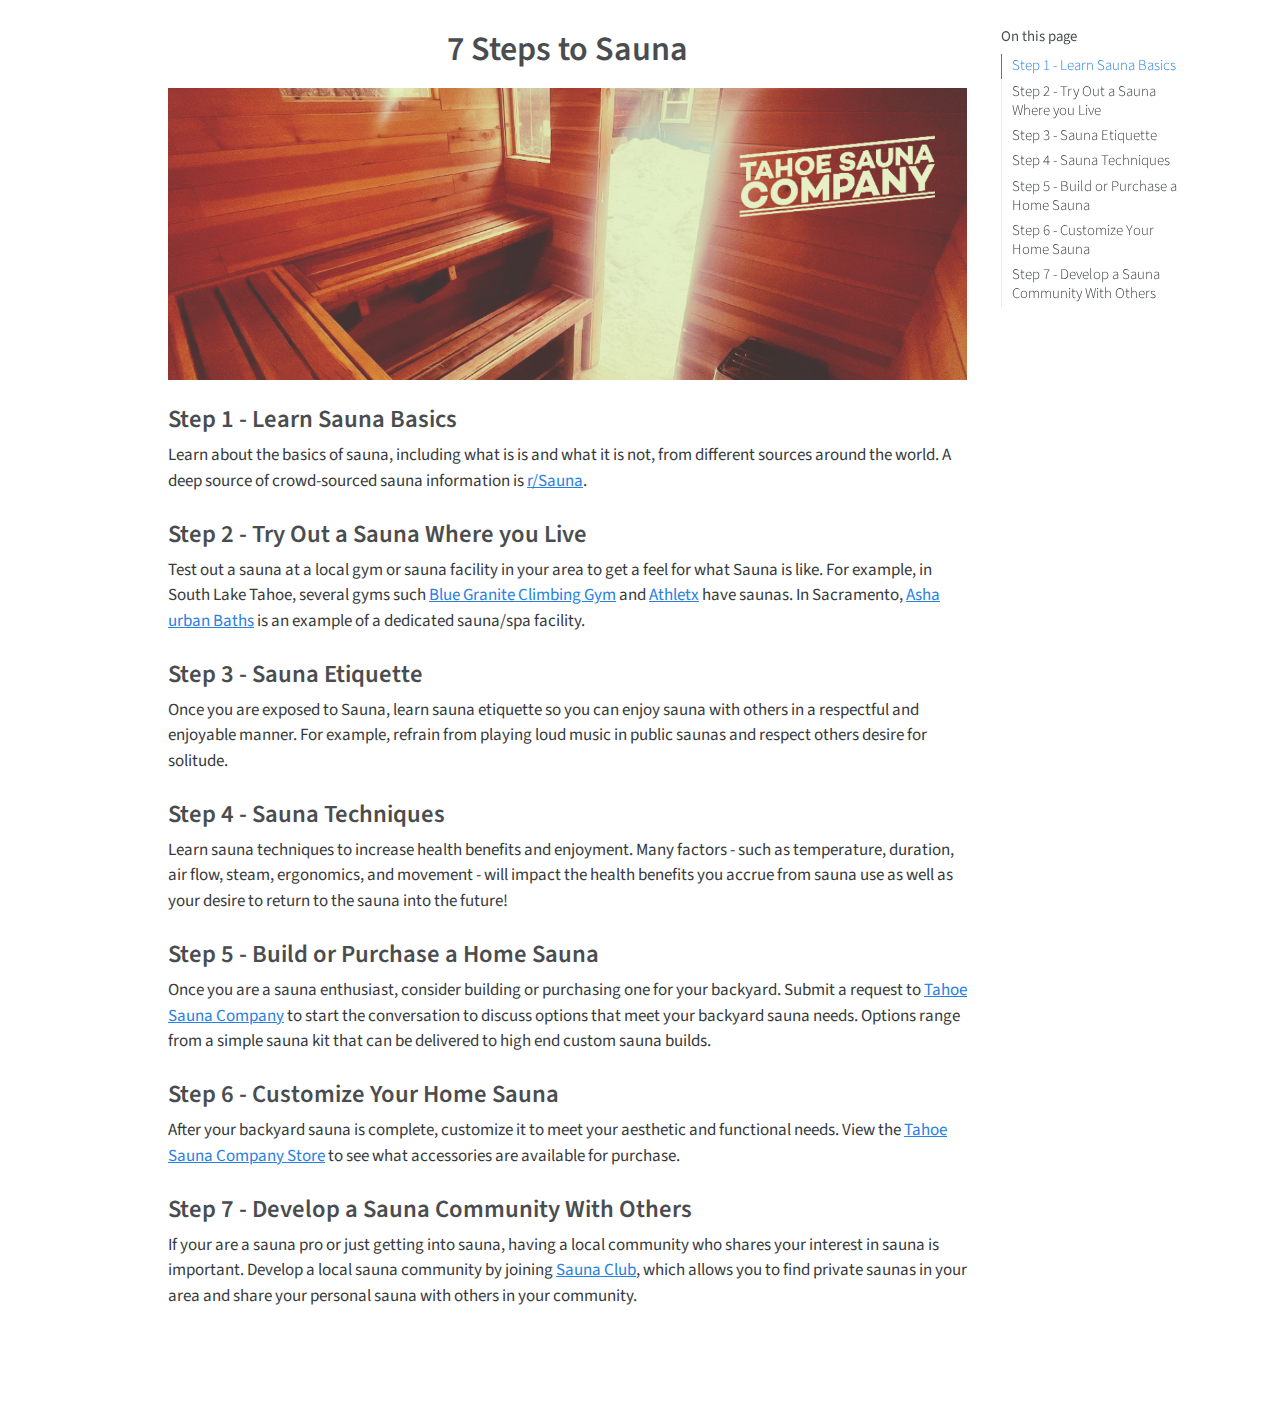
==== commit 2b217949: "da" ====
--- a/docs/index.html
+++ b/docs/index.html
@@ -76,7 +76,7 @@
    
   <ul>
   <li><a href="#step-1---learn-sauna-basics" id="toc-step-1---learn-sauna-basics" class="nav-link active" data-scroll-target="#step-1---learn-sauna-basics">Step 1 - Learn Sauna Basics</a></li>
-  <li><a href="#step-2---try-out-a-sauna-where-you-live" id="toc-step-2---try-out-a-sauna-where-you-live" class="nav-link" data-scroll-target="#step-2---try-out-a-sauna-where-you-live">Step 2 - Try out a sauna where you live</a></li>
+  <li><a href="#step-2---try-out-a-sauna-where-you-live" id="toc-step-2---try-out-a-sauna-where-you-live" class="nav-link" data-scroll-target="#step-2---try-out-a-sauna-where-you-live">Step 2 - Try Out a Sauna Where you Live</a></li>
   <li><a href="#step-3---sauna-etiquette" id="toc-step-3---sauna-etiquette" class="nav-link" data-scroll-target="#step-3---sauna-etiquette">Step 3 - Sauna Etiquette</a></li>
   <li><a href="#step-4---sauna-techniques" id="toc-step-4---sauna-techniques" class="nav-link" data-scroll-target="#step-4---sauna-techniques">Step 4 - Sauna Techniques</a></li>
   <li><a href="#step-5---build-or-purchase-a-home-sauna" id="toc-step-5---build-or-purchase-a-home-sauna" class="nav-link" data-scroll-target="#step-5---build-or-purchase-a-home-sauna">Step 5 - Build or Purchase a Home Sauna</a></li>
@@ -107,32 +107,32 @@
 
 <p><img src="logo.png" class="img-fluid"><br>
 </p>
-<section id="step-1---learn-sauna-basics" class="level2">
-<h2 class="anchored" data-anchor-id="step-1---learn-sauna-basics">Step 1 - Learn Sauna Basics</h2>
+<section id="step-1---learn-sauna-basics" class="level3">
+<h3 class="anchored" data-anchor-id="step-1---learn-sauna-basics">Step 1 - Learn Sauna Basics</h3>
 <p>Learn about the basics of sauna, including what is is and what it is not, from different sources around the world. A deep source of crowd-sourced sauna information is <a href="https://www.reddit.com/r/Sauna/new/">r/Sauna</a>.</p>
 </section>
-<section id="step-2---try-out-a-sauna-where-you-live" class="level2">
-<h2 class="anchored" data-anchor-id="step-2---try-out-a-sauna-where-you-live">Step 2 - Try out a sauna where you live</h2>
+<section id="step-2---try-out-a-sauna-where-you-live" class="level3">
+<h3 class="anchored" data-anchor-id="step-2---try-out-a-sauna-where-you-live">Step 2 - Try Out a Sauna Where you Live</h3>
 <p>Test out a sauna at a local gym or sauna facility in your area to get a feel for what Sauna is like. For example, in South Lake Tahoe, several gyms such <a href="https://bluegraniteclimbing.com/">Blue Granite Climbing Gym</a> and <a href="https://www.athletex.club/">Athletx</a> have saunas. In Sacramento, <a href="https://ashaurbanbaths.com/">Asha urban Baths</a> is an example of a dedicated sauna/spa facility.</p>
 </section>
-<section id="step-3---sauna-etiquette" class="level2">
-<h2 class="anchored" data-anchor-id="step-3---sauna-etiquette">Step 3 - Sauna Etiquette</h2>
+<section id="step-3---sauna-etiquette" class="level3">
+<h3 class="anchored" data-anchor-id="step-3---sauna-etiquette">Step 3 - Sauna Etiquette</h3>
 <p>Once you are exposed to Sauna, learn sauna etiquette so you can enjoy sauna with others in a respectful and enjoyable manner. For example, refrain from playing loud music in public saunas and respect others desire for solitude.</p>
 </section>
-<section id="step-4---sauna-techniques" class="level2">
-<h2 class="anchored" data-anchor-id="step-4---sauna-techniques">Step 4 - Sauna Techniques</h2>
+<section id="step-4---sauna-techniques" class="level3">
+<h3 class="anchored" data-anchor-id="step-4---sauna-techniques">Step 4 - Sauna Techniques</h3>
 <p>Learn sauna techniques to increase health benefits and enjoyment. Many factors - such as temperature, duration, air flow, steam, ergonomics, and movement - will impact the health benefits you accrue from sauna use as well as your desire to return to the sauna into the future!</p>
 </section>
-<section id="step-5---build-or-purchase-a-home-sauna" class="level2">
-<h2 class="anchored" data-anchor-id="step-5---build-or-purchase-a-home-sauna">Step 5 - Build or Purchase a Home Sauna</h2>
+<section id="step-5---build-or-purchase-a-home-sauna" class="level3">
+<h3 class="anchored" data-anchor-id="step-5---build-or-purchase-a-home-sauna">Step 5 - Build or Purchase a Home Sauna</h3>
 <p>Once you are a sauna enthusiast, consider building or purchasing one for your backyard. Submit a request to <a href="https://subscribepage.io/tahoesaunaco">Tahoe Sauna Company</a> to start the conversation to discuss options that meet your backyard sauna needs. Options range from a simple sauna kit that can be delivered to high end custom sauna builds.</p>
 </section>
-<section id="step-6---customize-your-home-sauna" class="level2">
-<h2 class="anchored" data-anchor-id="step-6---customize-your-home-sauna">Step 6 - Customize Your Home Sauna</h2>
+<section id="step-6---customize-your-home-sauna" class="level3">
+<h3 class="anchored" data-anchor-id="step-6---customize-your-home-sauna">Step 6 - Customize Your Home Sauna</h3>
 <p>After your backyard sauna is complete, customize it to meet your aesthetic and functional needs. View the <a href="https://subscribepage.io/tahoesaunaco">Tahoe Sauna Company Store</a> to see what accessories are available for purchase.</p>
 </section>
-<section id="step-7---develop-a-sauna-community-with-others" class="level2">
-<h2 class="anchored" data-anchor-id="step-7---develop-a-sauna-community-with-others">Step 7 - Develop a Sauna Community With Others</h2>
+<section id="step-7---develop-a-sauna-community-with-others" class="level3">
+<h3 class="anchored" data-anchor-id="step-7---develop-a-sauna-community-with-others">Step 7 - Develop a Sauna Community With Others</h3>
 <p>If your are a sauna pro or just getting into sauna, having a local community who shares your interest in sauna is important. Develop a local sauna community by joining <a href="https://subscribepage.io/tahoesaunaco">Sauna Club</a>, which allows you to find private saunas in your area and share your personal sauna with others in your community.</p>
 
 
--- a/docs/styles.css
+++ b/docs/styles.css
@@ -1 +1,3 @@
-/* css styles */
+h1.title {
+  text-align: center;
+}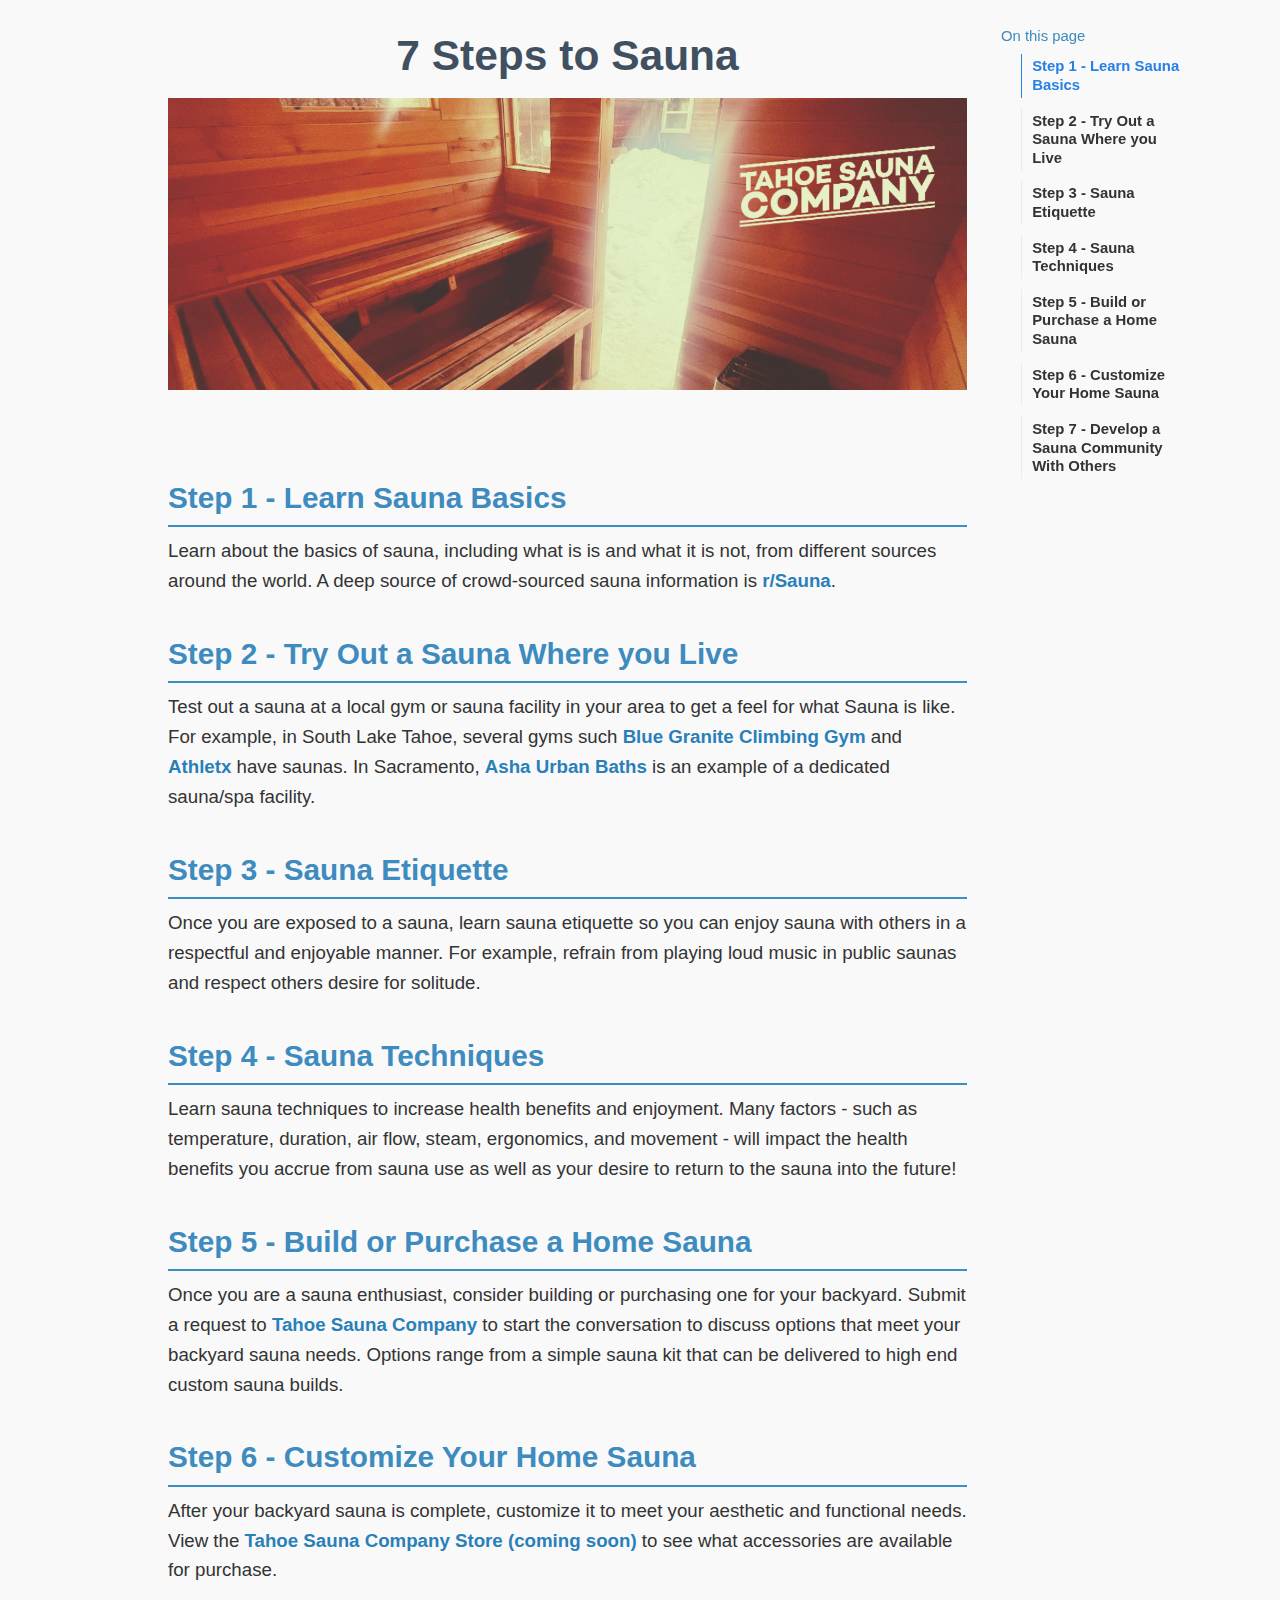
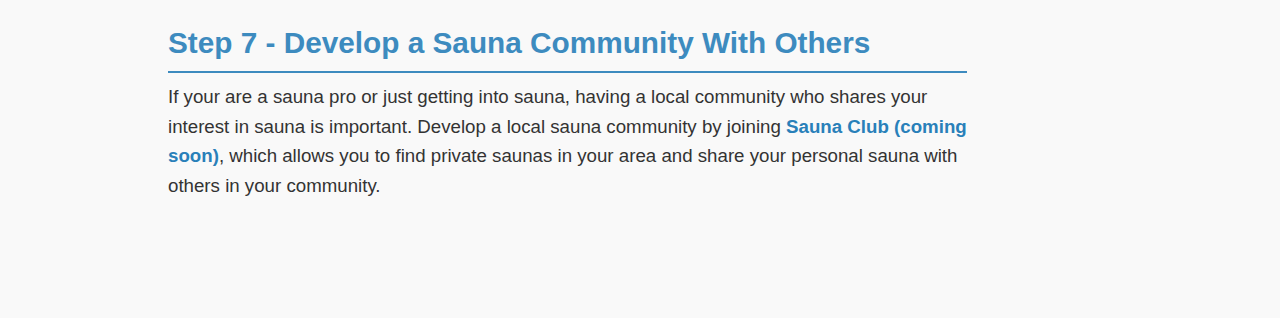
==== commit 2934062b: "da" ====
--- a/docs/index.html
+++ b/docs/index.html
@@ -113,11 +113,11 @@
 </section>
 <section id="step-2---try-out-a-sauna-where-you-live" class="level3">
 <h3 class="anchored" data-anchor-id="step-2---try-out-a-sauna-where-you-live">Step 2 - Try Out a Sauna Where you Live</h3>
-<p>Test out a sauna at a local gym or sauna facility in your area to get a feel for what Sauna is like. For example, in South Lake Tahoe, several gyms such <a href="https://bluegraniteclimbing.com/">Blue Granite Climbing Gym</a> and <a href="https://www.athletex.club/">Athletx</a> have saunas. In Sacramento, <a href="https://ashaurbanbaths.com/">Asha urban Baths</a> is an example of a dedicated sauna/spa facility.</p>
+<p>Test out a sauna at a local gym or sauna facility in your area to get a feel for what Sauna is like. For example, in South Lake Tahoe, several gyms such <a href="https://bluegraniteclimbing.com/">Blue Granite Climbing Gym</a> and <a href="https://www.athletex.club/">Athletx</a> have saunas. In Sacramento, <a href="https://ashaurbanbaths.com/">Asha Urban Baths</a> is an example of a dedicated sauna/spa facility.</p>
 </section>
 <section id="step-3---sauna-etiquette" class="level3">
 <h3 class="anchored" data-anchor-id="step-3---sauna-etiquette">Step 3 - Sauna Etiquette</h3>
-<p>Once you are exposed to Sauna, learn sauna etiquette so you can enjoy sauna with others in a respectful and enjoyable manner. For example, refrain from playing loud music in public saunas and respect others desire for solitude.</p>
+<p>Once you are exposed to a sauna, learn sauna etiquette so you can enjoy sauna with others in a respectful and enjoyable manner. For example, refrain from playing loud music in public saunas and respect others desire for solitude.</p>
 </section>
 <section id="step-4---sauna-techniques" class="level3">
 <h3 class="anchored" data-anchor-id="step-4---sauna-techniques">Step 4 - Sauna Techniques</h3>
@@ -129,11 +129,11 @@
 </section>
 <section id="step-6---customize-your-home-sauna" class="level3">
 <h3 class="anchored" data-anchor-id="step-6---customize-your-home-sauna">Step 6 - Customize Your Home Sauna</h3>
-<p>After your backyard sauna is complete, customize it to meet your aesthetic and functional needs. View the <a href="https://subscribepage.io/tahoesaunaco">Tahoe Sauna Company Store</a> to see what accessories are available for purchase.</p>
+<p>After your backyard sauna is complete, customize it to meet your aesthetic and functional needs. View the <a href="https://subscribepage.io/tahoesaunaco">Tahoe Sauna Company Store (coming soon)</a> to see what accessories are available for purchase.</p>
 </section>
 <section id="step-7---develop-a-sauna-community-with-others" class="level3">
 <h3 class="anchored" data-anchor-id="step-7---develop-a-sauna-community-with-others">Step 7 - Develop a Sauna Community With Others</h3>
-<p>If your are a sauna pro or just getting into sauna, having a local community who shares your interest in sauna is important. Develop a local sauna community by joining <a href="https://subscribepage.io/tahoesaunaco">Sauna Club</a>, which allows you to find private saunas in your area and share your personal sauna with others in your community.</p>
+<p>If your are a sauna pro or just getting into sauna, having a local community who shares your interest in sauna is important. Develop a local sauna community by joining <a href="https://subscribepage.io/tahoesaunaco">Sauna Club (coming soon)</a>, which allows you to find private saunas in your area and share your personal sauna with others in your community.</p>
 
 
 </section>
--- a/docs/styles.css
+++ b/docs/styles.css
@@ -1,3 +1,89 @@
 h1.title {
   text-align: center;
-}+}
+
+/* General page styling */
+body {
+    font-family: 'Arial', sans-serif;
+    line-height: 1.6;
+    color: #333;
+    background-color: #f9f9f9;
+    margin: 0;
+    padding: 20px;
+}
+
+/* Title styling */
+h1 {
+    font-size: 2.5rem;
+    text-align: center;
+    color: #2c3e50;
+    margin-bottom: 20px;
+}
+
+/* Subheading styling */
+h2, h3 {
+    font-size: 1.75rem;
+    color: #2980b9;
+    border-bottom: 2px solid #2980b9;
+    padding-bottom: 10px;
+    margin-top: 40px;
+}
+
+/* Links styling */
+a {
+    color: #2980b9;
+    text-decoration: none;
+    font-weight: bold;
+}
+
+a:hover {
+    text-decoration: underline;
+}
+
+/* Paragraph styling */
+p {
+    margin-bottom: 20px;
+    font-size: 1.1rem;
+}
+
+/* Image styling */
+img {
+    display: block;
+    margin: 0 auto 20px;
+    max-width: 100%;
+    height: auto;
+}
+
+/* List styling */
+ul {
+    list-style-type: disc;
+    margin-left: 20px;
+}
+
+li {
+    margin-bottom: 10px;
+}
+
+/* Footer styling */
+footer {
+    text-align: center;
+    margin-top: 40px;
+    font-size: 0.9rem;
+    color: #999;
+}
+
+/* Button-like link styling (optional) */
+a.button-link {
+    background-color: #2980b9;
+    color: #fff;
+    padding: 10px 20px;
+    border-radius: 5px;
+    text-decoration: none;
+    font-weight: bold;
+    display: inline-block;
+}
+
+a.button-link:hover {
+    background-color: #1c6693;
+    text-decoration: none;
+}
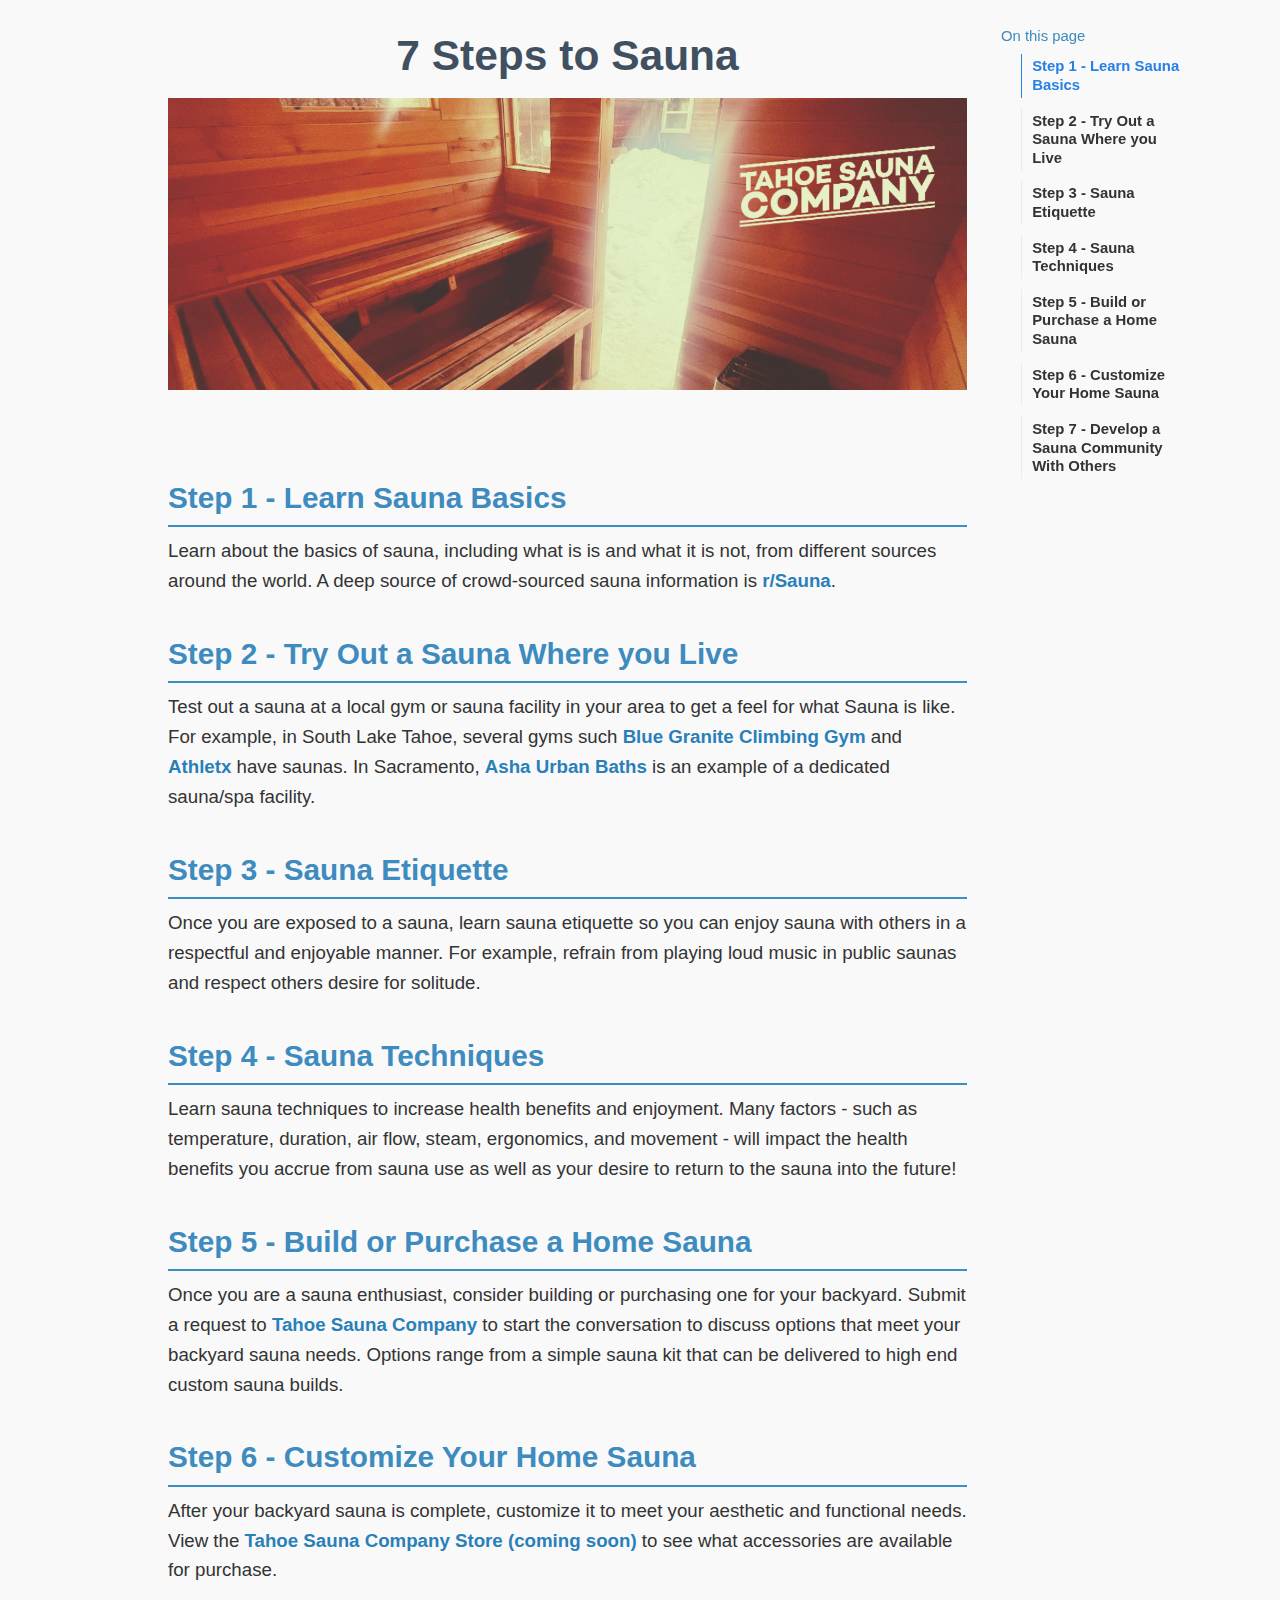
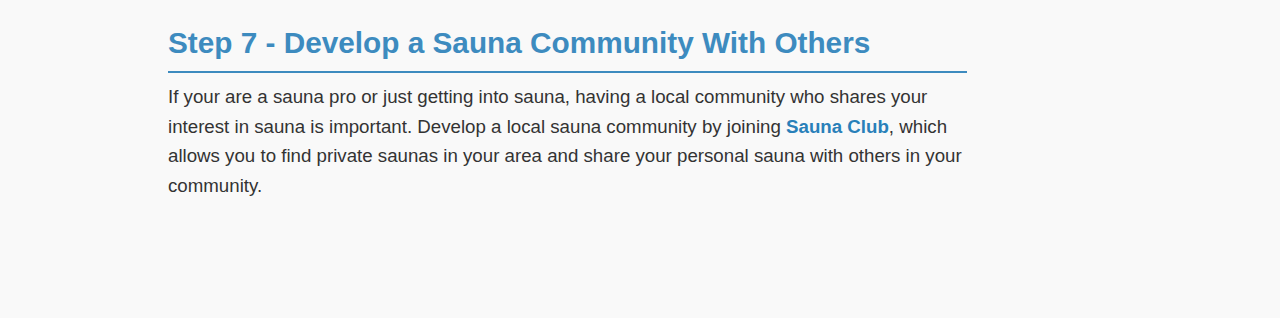
==== commit ec977da9: "da" ====
--- a/docs/index.html
+++ b/docs/index.html
@@ -125,15 +125,15 @@
 </section>
 <section id="step-5---build-or-purchase-a-home-sauna" class="level3">
 <h3 class="anchored" data-anchor-id="step-5---build-or-purchase-a-home-sauna">Step 5 - Build or Purchase a Home Sauna</h3>
-<p>Once you are a sauna enthusiast, consider building or purchasing one for your backyard. Submit a request to <a href="https://subscribepage.io/tahoesaunaco">Tahoe Sauna Company</a> to start the conversation to discuss options that meet your backyard sauna needs. Options range from a simple sauna kit that can be delivered to high end custom sauna builds.</p>
+<p>Once you are a sauna enthusiast, consider building or purchasing one for your backyard. Submit a request to <a href="https://tahoesaunacompany.com">Tahoe Sauna Company</a> to start the conversation to discuss options that meet your backyard sauna needs. Options range from a simple sauna kit that can be delivered to high end custom sauna builds.</p>
 </section>
 <section id="step-6---customize-your-home-sauna" class="level3">
 <h3 class="anchored" data-anchor-id="step-6---customize-your-home-sauna">Step 6 - Customize Your Home Sauna</h3>
-<p>After your backyard sauna is complete, customize it to meet your aesthetic and functional needs. View the <a href="https://subscribepage.io/tahoesaunaco">Tahoe Sauna Company Store (coming soon)</a> to see what accessories are available for purchase.</p>
+<p>After your backyard sauna is complete, customize it to meet your aesthetic and functional needs. View the <a href="https://tahoesaunacompany.com">Tahoe Sauna Company Store (coming soon)</a> to see what accessories are available for purchase.</p>
 </section>
 <section id="step-7---develop-a-sauna-community-with-others" class="level3">
 <h3 class="anchored" data-anchor-id="step-7---develop-a-sauna-community-with-others">Step 7 - Develop a Sauna Community With Others</h3>
-<p>If your are a sauna pro or just getting into sauna, having a local community who shares your interest in sauna is important. Develop a local sauna community by joining <a href="https://subscribepage.io/tahoesaunaco">Sauna Club (coming soon)</a>, which allows you to find private saunas in your area and share your personal sauna with others in your community.</p>
+<p>If your are a sauna pro or just getting into sauna, having a local community who shares your interest in sauna is important. Develop a local sauna community by joining <a href="https://tahoesaunacompany.shinyapps.io/saunaclub/">Sauna Club</a>, which allows you to find private saunas in your area and share your personal sauna with others in your community.</p>
 
 
 </section>
